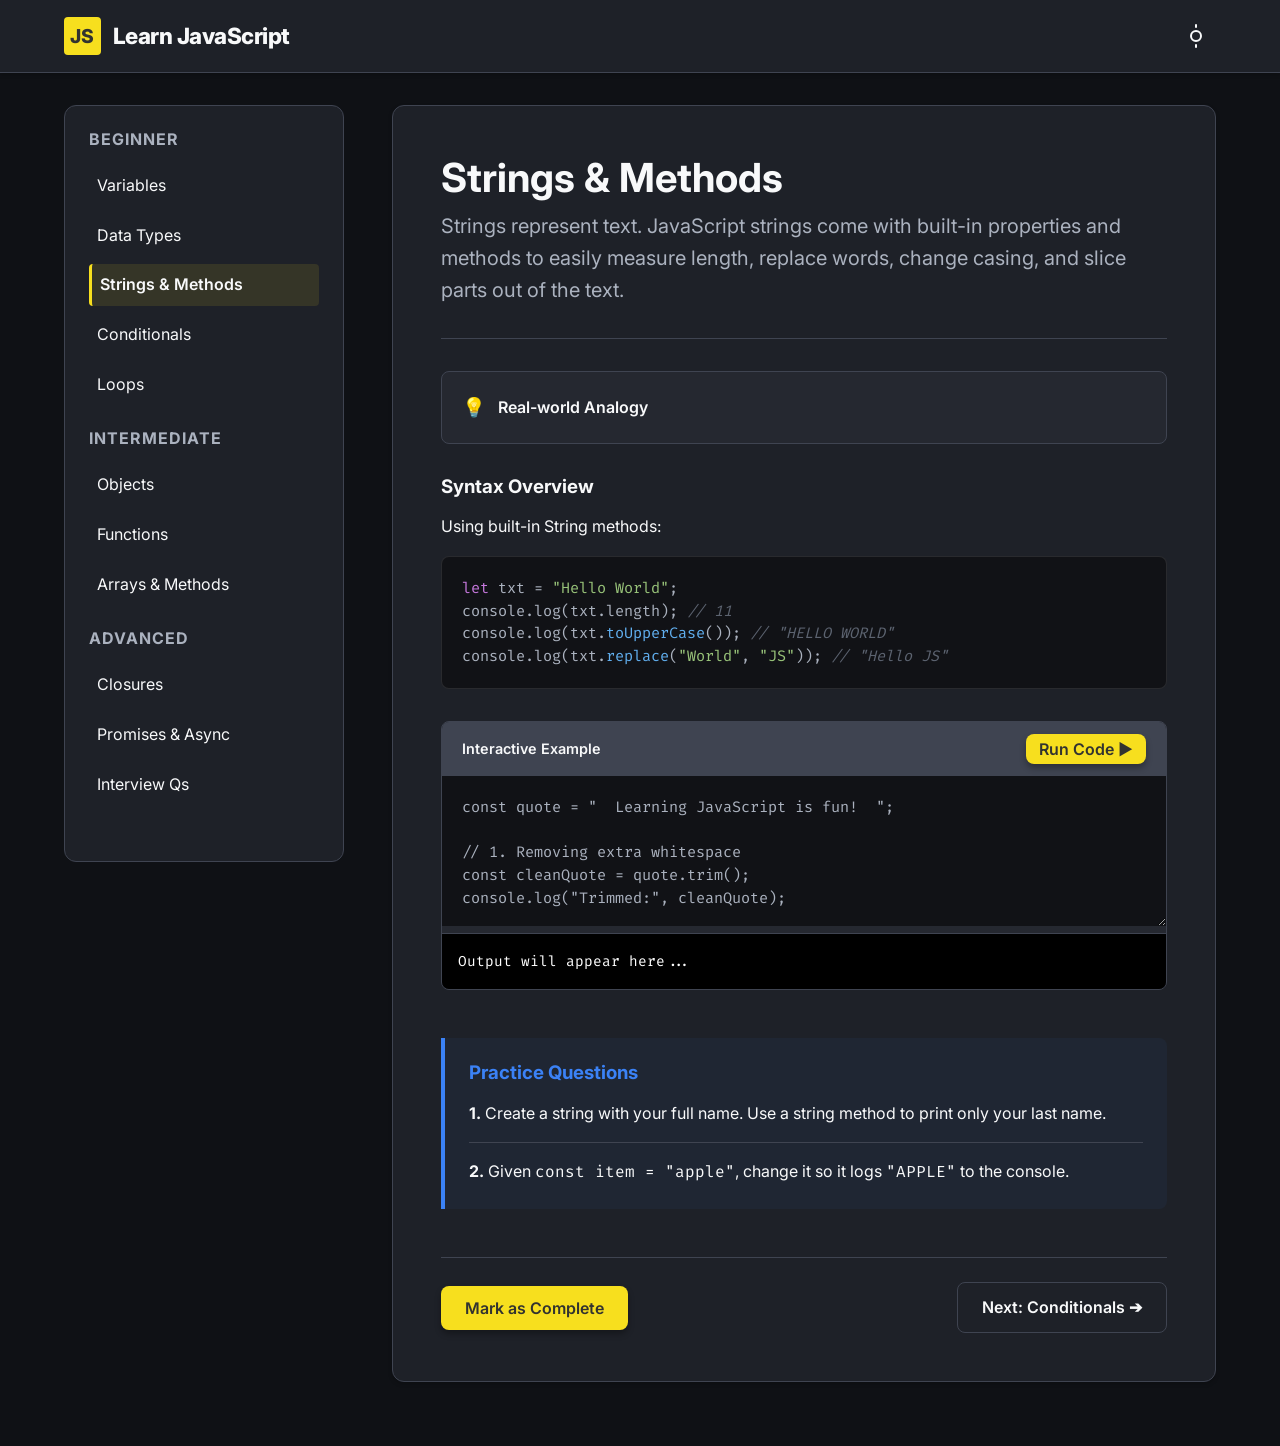
==== pages/beginner/strings.html @ 2e1f6f3f "initial commit" ====
<!DOCTYPE html>
<html lang="en" data-theme="dark">
<head>
  <meta charset="UTF-8">
  <meta name="viewport" content="width=device-width, initial-scale=1.0">
  <title>Strings & Methods | Learn JavaScript</title>
  <link rel="stylesheet" href="../../css/style.css">
  <link href="https://fonts.googleapis.com/css2?family=Inter:wght@300;400;600;800&family=Fira+Code:wght@400;600&display=swap" rel="stylesheet">
</head>
<body data-lesson-id="strings">
  <nav class="navbar">
    <div class="nav-container">
      <div class="brand">
        <span class="js-logo">JS</span>
        <h1><a href="../../index.html" style="color:inherit;text-decoration:none;">Learn JavaScript</a></h1>
      </div>
      <button id="theme-toggle" class="theme-toggle" aria-label="Toggle Theme">
        <svg id="sun-icon" xmlns="http://www.w3.org/2000/svg" width="24" height="24" viewBox="0 0 24 24" fill="none" stroke="currentColor" stroke-width="2" stroke-linecap="round" stroke-linejoin="round" style="display:none;"><circle cx="12" cy="12" r="5"></circle><line x1="12" y1="1" x2="12" y2="3"></line><line x1="12" y1="21" x2="12" y2="23"></line></svg>
        <svg id="moon-icon" xmlns="http://www.w3.org/2000/svg" width="24" height="24" viewBox="0 0 24 24" fill="none" stroke="currentColor" stroke-width="2" stroke-linecap="round" stroke-linejoin="round"><path d="M21 12.79A9 9 0 1 1 11.21 3 7 7 0 0 0 21 12.79z"></path></svg>
      </button>
    </div>
  </nav>

  <main class="container lesson-layout">
    <aside class="sidebar">
      <ul class="sidebar-list">
        <li><h3>Beginner</h3></li>
        <li><a href="../beginner/variables.html">Variables</a></li>
        <li><a href="../beginner/data-types.html">Data Types</a></li>
        <li><a href="../beginner/strings.html" class="active">Strings & Methods</a></li>
        <li><a href="../beginner/conditionals.html">Conditionals</a></li>
        <li><a href="../beginner/loops.html">Loops</a></li>
        <li><h3 style="margin-top:1.5rem">Intermediate</h3></li>
        <li><a href="../intermediate/objects.html">Objects</a></li>
        <li><a href="../intermediate/functions.html">Functions</a></li>
        <li><a href="../intermediate/arrays.html">Arrays & Methods</a></li>
        <li><h3 style="margin-top:1.5rem">Advanced</h3></li>
        <li><a href="../advanced/closures.html">Closures</a></li>
        <li><a href="../advanced/promises.html">Promises & Async</a></li>
        <li><a href="../advanced/interview-questions.html">Interview Qs</a></li>
      </ul>
    </aside>

    <article class="lesson-content">
      <h1 class="lesson-title">Strings & Methods</h1>
      <p class="lesson-definition">Strings represent text. JavaScript strings come with built-in properties and methods to easily measure length, replace words, change casing, and slice parts out of the text.</p>

      <details class="analogy-box">
        <summary>Real-world Analogy</summary>
        <div class="details-content">
          <p>Imagine a String as a bead necklace where each character is a bead. String methods are like tools you use on the necklace: `.length` counts the beads, `.toUpperCase()` paints them all bright, and `.slice()` cuts a specific section out for you.</p>
        </div>
      </details>

      <section class="code-section">
        <h3>Syntax Overview</h3>
        <p>Using built-in String methods:</p>
        <pre><code><span class="token-keyword">let</span> txt = <span class="token-string">"Hello World"</span>;
console.log(txt.length); <span class="token-comment">// 11</span>
console.log(txt.<span class="token-function">toUpperCase</span>()); <span class="token-comment">// "HELLO WORLD"</span>
console.log(txt.<span class="token-function">replace</span>(<span class="token-string">"World"</span>, <span class="token-string">"JS"</span>)); <span class="token-comment">// "Hello JS"</span></code></pre>
      </section>

      <div class="runner-container">
        <div class="runner-header">
          <span>Interactive Example</span>
          <button class="btn btn-primary run-code-btn" style="padding: 0.3rem 0.8rem;">Run Code ▶</button>
        </div>
        <textarea class="runner-code" spellcheck="false">
const quote = "  Learning JavaScript is fun!  ";

// 1. Removing extra whitespace
const cleanQuote = quote.trim();
console.log("Trimmed:", cleanQuote);

// 2. Slicing out a piece 
const language = cleanQuote.slice(9, 19);
console.log("Extracted Word:", language);

// 3. Changing cases
console.log("Loud:", cleanQuote.toUpperCase());
        </textarea>
        <div class="runner-output-box">Output will appear here...</div>
      </div>

      <section class="practice-section">
        <h3>Practice Questions</h3>
        <div class="practice-q">
          <strong>1.</strong> Create a string with your full name. Use a string method to print only your last name.
        </div>
        <div class="practice-q">
          <strong>2.</strong> Given <code>const item = "apple"</code>, change it so it logs <code>"APPLE"</code> to the console.
        </div>
      </section>

      <div class="lesson-footer">
        <button id="mark-complete-btn" class="btn btn-primary">Mark as Complete</button>
        <a href="../beginner/conditionals.html" class="btn btn-outline">Next: Conditionals ➔</a>
      </div>
    </article>
  </main>

  <script src="../../js/script.js"></script>
</body>
</html>
---- css/style.css ----
/* Base Variables & Theme Settings */
:root {
  /* Vanilla Light Theme */
  --bg-main: #f4f6f8;
  --bg-surface: #ffffff;
  --bg-surface-alt: #f1f3f5;
  --text-main: #212529;
  --text-muted: #495057;
  --border-color: #dee2e6;
  
  /* Brand Colors */
  --js-yellow: #f7df1e;
  --js-yellow-hover: #e3cc18;
  --js-dark: #323330;
  
  /* Accents */
  --accent-primary: #3b82f6;
  --accent-hover: #2563eb;
  --accent-success: #10b981;
  --accent-error: #ef4444;
  
  /* Code & Pre */
  --code-bg: #282c34;
  --code-text: #abb2bf;
  
  /* Spacing & Sizes */
  --max-width: 1200px;
  --border-radius: 12px;
  --border-radius-sm: 8px;
  --shadow-sm: 0 2px 4px rgba(0,0,0,0.05);
  --shadow-md: 0 4px 6px rgba(0,0,0,0.1);
  --shadow-lg: 0 10px 15px rgba(0,0,0,0.1);
  --shadow-hover: 0 15px 30px rgba(0,0,0,0.15);
  --transition-speed: 0.3s;
}

[data-theme="dark"] {
  /* Modern Dark Theme */
  --bg-main: #0f1115;
  --bg-surface: #1e2128;
  --bg-surface-alt: #252830;
  --text-main: #f8f9fa;
  --text-muted: #abb2bf;
  --border-color: #3f4451;
  
  --shadow-sm: 0 2px 4px rgba(0,0,0,0.2);
  --shadow-md: 0 4px 6px rgba(0,0,0,0.3);
  --shadow-lg: 0 10px 15px rgba(0,0,0,0.4);
  --shadow-hover: 0 15px 30px rgba(0,0,0,0.5);
  
  --code-bg: #111216;
}

* {
  margin: 0;
  padding: 0;
  box-sizing: border-box;
}

body {
  font-family: 'Inter', sans-serif;
  background-color: var(--bg-main);
  color: var(--text-main);
  line-height: 1.6;
  transition: background-color var(--transition-speed), color var(--transition-speed);
  overflow-x: hidden;
}

/* Typography */
h1, h2, h3, h4, h5, h6 {
  font-weight: 700;
  line-height: 1.2;
  margin-bottom: 0.5em;
  color: var(--text-main);
}
p {
  margin-bottom: 1rem;
}
a {
  color: var(--accent-primary);
  text-decoration: none;
  transition: color var(--transition-speed);
}
a:hover {
  color: var(--accent-hover);
}

.container {
  width: 100%;
  max-width: var(--max-width);
  margin: 0 auto;
  padding: 0 1.5rem;
}

/* Navigation */
.navbar {
  position: sticky;
  top: 0;
  z-index: 100;
  background: var(--bg-surface);
  border-bottom: 1px solid var(--border-color);
  box-shadow: var(--shadow-sm);
  transition: background var(--transition-speed), border var(--transition-speed);
}

.nav-container {
  display: flex;
  justify-content: space-between;
  align-items: center;
  max-width: var(--max-width);
  margin: 0 auto;
  padding: 1rem 1.5rem;
}

.brand {
  display: flex;
  align-items: center;
  gap: 0.75rem;
}

.js-logo {
  background-color: var(--js-yellow);
  color: var(--js-dark);
  font-weight: 800;
  font-size: 1.2rem;
  padding: 0.2rem 0.4rem;
  border-radius: 4px;
}

.brand h1 {
  margin: 0;
  font-size: 1.4rem;
  font-weight: 800;
  letter-spacing: -0.5px;
}

.nav-links {
  display: flex;
  list-style: none;
  gap: 2rem;
}

.nav-links a {
  color: var(--text-muted);
  font-weight: 600;
  font-size: 0.95rem;
}

.nav-links a:hover, .nav-links a.active {
  color: var(--text-main);
}

.theme-toggle {
  background: none;
  border: none;
  cursor: pointer;
  color: var(--text-main);
  display: flex;
  align-items: center;
  justify-content: center;
  padding: 0.5rem;
  border-radius: 50%;
  transition: background var(--transition-speed);
}
.theme-toggle:hover {
  background: var(--bg-surface-alt);
}
.mobile-menu-btn {
  display: none;
  background: none;
  border: none;
  font-size: 1.5rem;
  color: var(--text-main);
  cursor: pointer;
}

/* Hero Section */
.hero {
  position: relative;
  overflow: hidden;
  padding: 6rem 1.5rem;
  text-align: center;
  display: flex;
  justify-content: center;
  align-items: center;
  min-height: 50vh;
}

.hero-content {
  z-index: 2;
  max-width: 800px;
}

.hero-title {
  font-size: clamp(2.5rem, 5vw, 4rem);
  font-weight: 800;
  letter-spacing: -1px;
  margin-bottom: 1rem;
  background: linear-gradient(135deg, var(--js-yellow) 0%, var(--accent-primary) 100%);
  -webkit-background-clip: text;
  -webkit-text-fill-color: transparent;
  color: var(--js-yellow); /* Fallback */
}

.hero-tagline {
  font-size: 1.2rem;
  color: var(--text-muted);
  margin-bottom: 2rem;
  max-width: 600px;
  margin-left: auto;
  margin-right: auto;
}

/* Background Shapes for Hero */
.hero-bg-shapes {
  position: absolute;
  top: 0; left: 0; width: 100%; height: 100%;
  z-index: 1;
  overflow: hidden;
  pointer-events: none;
}
.shape {
  position: absolute;
  filter: blur(80px);
  opacity: 0.5;
  border-radius: 50%;
}
.shape-1 {
  width: 300px; height: 300px;
  background: var(--js-yellow);
  top: -100px; left: -100px;
}
.shape-2 {
  width: 400px; height: 400px;
  background: var(--accent-primary);
  bottom: -200px; right: -100px;
  opacity: 0.3;
}
[data-theme="dark"] .shape { opacity: 0.15; }

/* Buttons */
.btn {
  display: inline-flex;
  align-items: center;
  justify-content: center;
  gap: 0.5rem;
  padding: 0.75rem 1.5rem;
  border-radius: var(--border-radius-sm);
  font-weight: 600;
  cursor: pointer;
  border: none;
  transition: all var(--transition-speed);
  font-family: inherit;
  font-size: 1rem;
}
.btn-primary {
  background-color: var(--js-yellow);
  color: var(--js-dark);
  box-shadow: var(--shadow-md);
}
.btn-primary:hover {
  background-color: var(--js-yellow-hover);
  transform: translateY(-2px);
  box-shadow: var(--shadow-hover);
}
.btn-outline {
  background-color: transparent;
  border: 1px solid var(--border-color);
  color: var(--text-main);
}
.btn-outline:hover {
  background-color: var(--bg-surface-alt);
}

/* Levels Section */
.levels-section {
  padding: 5rem 0;
}
.section-header {
  text-align: center;
  margin-bottom: 3rem;
}

.cards-grid {
  display: grid;
  grid-template-columns: repeat(auto-fit, minmax(320px, 1fr));
  gap: 2rem;
}

.level-card {
  background: var(--bg-surface);
  border: 1px solid var(--border-color);
  border-radius: var(--border-radius);
  padding: 2rem;
  box-shadow: var(--shadow-md);
  transition: transform var(--transition-speed), box-shadow var(--transition-speed);
  display: flex;
  flex-direction: column;
}
.level-card:hover {
  transform: translateY(-8px);
  box-shadow: var(--shadow-hover);
}

.card-header {
  display: flex;
  justify-content: space-between;
  align-items: center;
  margin-bottom: 1rem;
  padding-bottom: 1rem;
  border-bottom: 1px solid var(--border-color);
}
.card-header h3 {
  margin: 0;
  font-size: 1.5rem;
}

.badge {
  font-size: 0.75rem;
  font-weight: 700;
  text-transform: uppercase;
  padding: 0.3rem 0.6rem;
  border-radius: 100px;
  background-color: rgba(16, 185, 129, 0.1);
  color: var(--accent-success);
}
.badge.intermediate {
  background-color: rgba(59, 130, 246, 0.1);
  color: var(--accent-primary);
}
.badge.advanced {
  background-color: rgba(239, 68, 68, 0.1);
  color: var(--accent-error);
}

.topic-list {
  list-style: none;
  margin-top: 1.5rem;
  flex-grow: 1;
}
.topic-list li {
  margin-bottom: 0.75rem;
}
.topic-list a {
  display: flex;
  align-items: center;
  padding: 0.75rem 1rem;
  background-color: var(--bg-surface-alt);
  border-radius: var(--border-radius-sm);
  color: var(--text-main);
  font-weight: 500;
  transition: all var(--transition-speed);
}
.topic-list a::before {
  content: "→";
  margin-right: 0.75rem;
  color: var(--accent-primary);
  opacity: 0;
  transform: translateX(-10px);
  transition: all var(--transition-speed);
}
.topic-list a:hover {
  background-color: var(--border-color);
  padding-left: 1.5rem;
}
.topic-list a:hover::before {
  opacity: 1;
  transform: translateX(0);
}

/* Lesson Pages Layout */
.lesson-layout {
  display: grid;
  grid-template-columns: 280px 1fr;
  gap: 3rem;
  margin-top: 2rem;
  margin-bottom: 4rem;
  align-items: start;
}

.sidebar {
  background: var(--bg-surface);
  border: 1px solid var(--border-color);
  border-radius: var(--border-radius);
  padding: 1.5rem;
  position: sticky;
  top: 90px;
  max-height: calc(100vh - 120px);
  overflow-y: auto;
}
.sidebar h3 { font-size: 1rem; margin-bottom: 1rem; color: var(--text-muted); text-transform: uppercase; letter-spacing: 1px; }
.sidebar-list { list-style: none; margin-bottom: 2rem; }
.sidebar-list li { margin-bottom: 0.5rem; }
.sidebar-list a {
  display: block;
  padding: 0.5rem;
  border-radius: 4px;
  color: var(--text-main);
}
.sidebar-list a:hover { background: var(--bg-surface-alt); }
.sidebar-list a.active {
  background: rgba(247, 223, 30, 0.1);
  color: var(--text-main);
  border-left: 3px solid var(--js-yellow);
  font-weight: 600;
}
.sidebar-list li.completed a {
  position: relative;
}
.sidebar-list li.completed a::after {
  content: '✓';
  position: absolute;
  right: 10px;
  color: var(--accent-success);
}

.lesson-content {
  background: var(--bg-surface);
  border: 1px solid var(--border-color);
  border-radius: var(--border-radius);
  padding: 3rem;
  box-shadow: var(--shadow-sm);
}

.lesson-title {
  font-size: 2.5rem;
  margin-bottom: 0.5rem;
}
.lesson-definition {
  font-size: 1.25rem;
  color: var(--text-muted);
  margin-bottom: 2rem;
  padding-bottom: 2rem;
  border-bottom: 1px solid var(--border-color);
}

/* Detailed Explanation & Analogy (Accordion) */
details.analogy-box {
  background: var(--bg-surface-alt);
  border: 1px solid var(--border-color);
  border-radius: var(--border-radius-sm);
  margin-bottom: 2rem;
  overflow: hidden;
}
details.analogy-box summary {
  padding: 1.25rem;
  font-weight: 600;
  cursor: pointer;
  user-select: none;
  display: flex;
  align-items: center;
  transition: background var(--transition-speed);
}
details.analogy-box summary:hover {
  background: var(--border-color);
}
details.analogy-box summary::before {
  content: "💡";
  margin-right: 0.75rem;
  font-size: 1.2rem;
}
.details-content {
  padding: 1.25rem;
  border-top: 1px solid var(--border-color);
}

/* Code & Editor Syntax */
.code-section {
  margin-bottom: 2rem;
}
.code-section h3 { margin-bottom: 1rem; }

pre {
  background-color: var(--code-bg);
  color: var(--code-text);
  padding: 1.25rem;
  border-radius: var(--border-radius-sm);
  overflow-x: auto;
  font-family: 'Fira Code', monospace;
  font-size: 0.95rem;
  line-height: 1.5;
  border: 1px solid rgba(255,255,255,0.1);
}
code { font-family: 'Fira Code', monospace; }

/* Interactive Runner */
.runner-container {
  background: var(--bg-surface-alt);
  border: 1px solid var(--border-color);
  border-radius: var(--border-radius-sm);
  overflow: hidden;
  margin-bottom: 3rem;
}
.runner-header {
  display: flex;
  justify-content: space-between;
  align-items: center;
  padding: 0.75rem 1.25rem;
  background: var(--border-color);
  font-weight: 600;
  font-size: 0.9rem;
}
.runner-code {
  width: 100%;
  border: none;
  background: var(--code-bg);
  color: var(--code-text);
  padding: 1.25rem;
  font-family: 'Fira Code', monospace;
  font-size: 0.95rem;
  line-height: 1.5;
  resize: vertical;
  min-height: 150px;
  outline: none;
}
.runner-footer {
  display: flex;
  justify-content: flex-end;
  padding: 0.75rem;
  background: var(--bg-surface-alt);
  border-top: 1px solid var(--border-color);
}
.runner-output-box {
  border-top: 1px solid var(--border-color);
  background: #000;
  color: #fff;
  padding: 1rem;
  font-family: 'Fira Code', monospace;
  font-size: 0.9rem;
  min-height: 50px;
  white-space: pre-wrap;
}

/* Practice Questions */
.practice-section {
  background: rgba(59, 130, 246, 0.05);
  border-left: 4px solid var(--accent-primary);
  padding: 1.5rem;
  border-radius: 0 var(--border-radius-sm) var(--border-radius-sm) 0;
  margin-bottom: 3rem;
}
.practice-section h3 {
  display: flex;
  align-items: center;
  gap: 0.5rem;
  color: var(--accent-primary);
}
.practice-q {
  margin-top: 1rem;
  padding-bottom: 1rem;
  border-bottom: 1px solid var(--border-color);
}
.practice-q:last-child {
  border-bottom: none;
  padding-bottom: 0;
}

/* Footer Section */
.lesson-footer {
  display: flex;
  justify-content: space-between;
  align-items: center;
  margin-top: 3rem;
  padding-top: 1.5rem;
  border-top: 1px solid var(--border-color);
}

/* Footer Global */
.footer {
  background: var(--bg-surface);
  border-top: 1px solid var(--border-color);
  padding: 2rem 0;
  text-align: center;
  color: var(--text-muted);
}
.footer-content {
  display: flex;
  justify-content: space-between;
  align-items: center;
}
.footer-links a {
  margin-left: 1rem;
  color: var(--text-muted);
}
.footer-links a:hover {
  color: var(--text-main);
}

/* Utility for Syntax Highlighting Simulator (Vanilla CSS rules on specific classes) */
.token-keyword { color: #c678dd; }
.token-function { color: #61afef; }
.token-string { color: #98c379; }
.token-number { color: #d19a66; }
.token-comment { color: #5c6370; font-style: italic; }
.token-operator { color: #56b6c2; }
.token-variable { color: #e06c75; }

/* Responsive */
@media (max-width: 900px) {
  .lesson-layout {
    grid-template-columns: 1fr;
  }
  .sidebar {
    position: static;
    max-height: none;
    margin-bottom: 2rem;
  }
}
@media (max-width: 768px) {
  .nav-links { display: none; }
  .mobile-menu-btn { display: block; }
  .hero-tagline { font-size: 1rem; }
  .footer-content { flex-direction: column; gap: 1rem; }
  .lesson-content { padding: 1.5rem; }
}
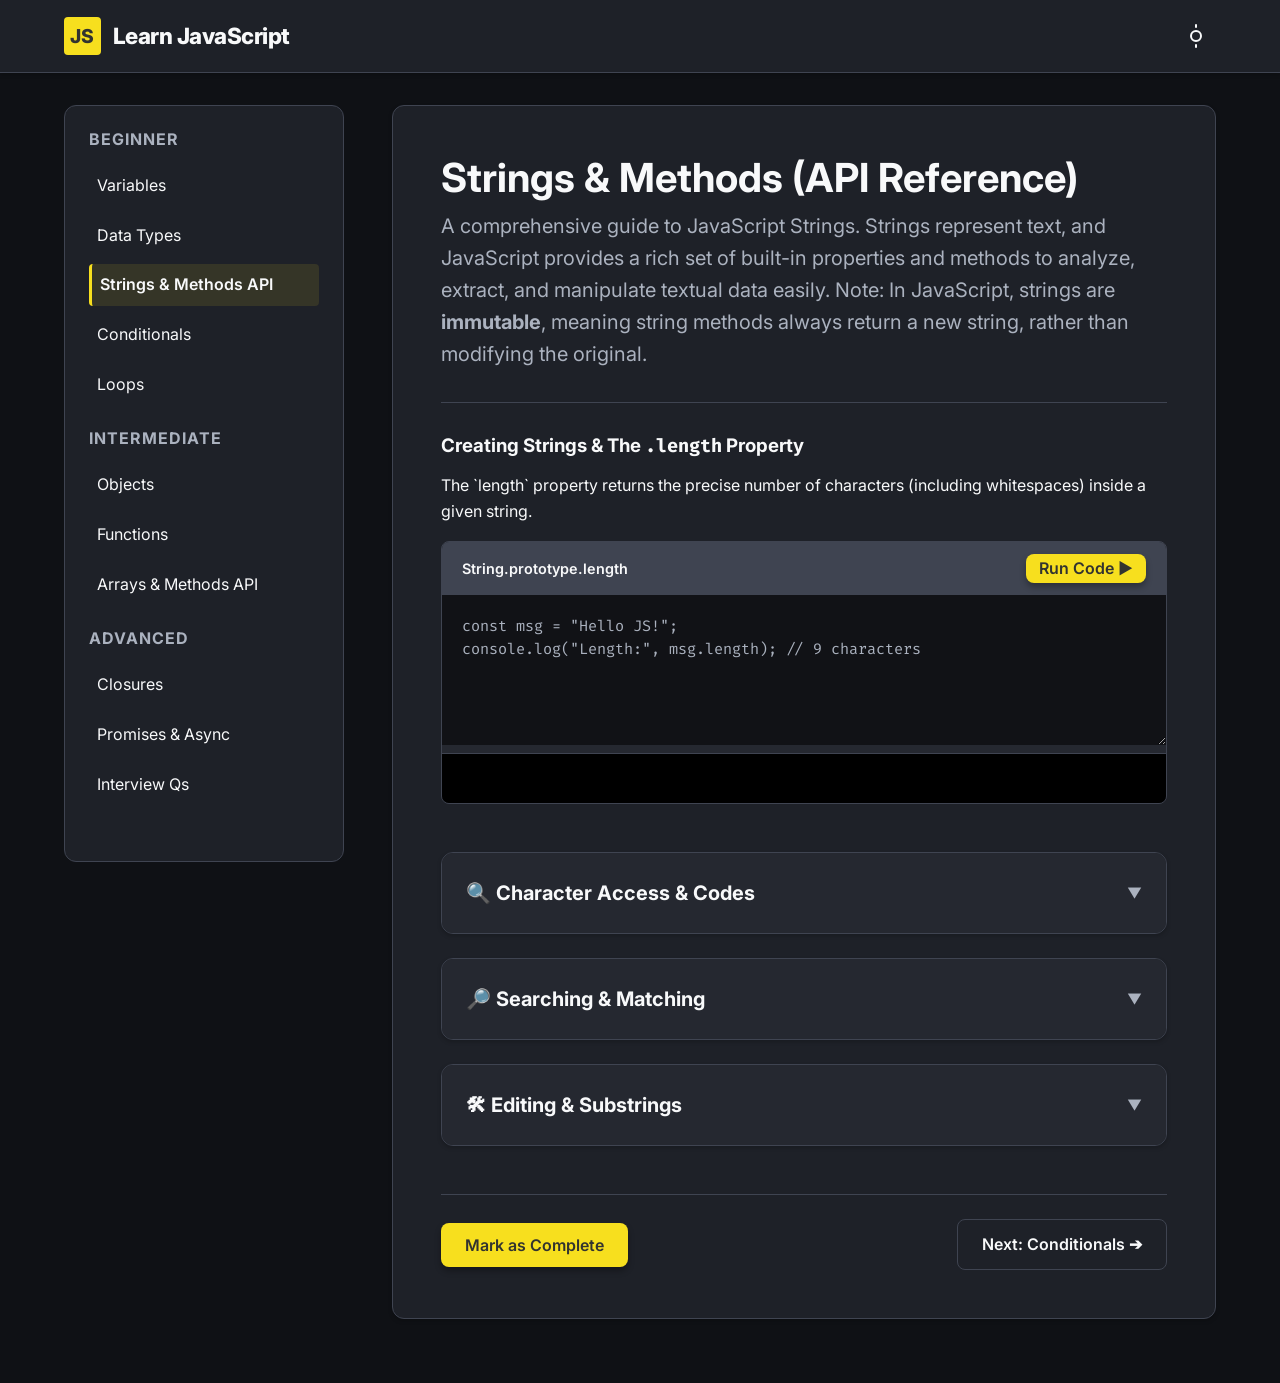
==== commit 018e5a21: "added new methods" ====
--- a/pages/beginner/strings.html
+++ b/pages/beginner/strings.html
@@ -3,7 +3,7 @@
 <head>
   <meta charset="UTF-8">
   <meta name="viewport" content="width=device-width, initial-scale=1.0">
-  <title>Strings & Methods | Learn JavaScript</title>
+  <title>Strings & Methods API | Learn JavaScript</title>
   <link rel="stylesheet" href="../../css/style.css">
   <link href="https://fonts.googleapis.com/css2?family=Inter:wght@300;400;600;800&family=Fira+Code:wght@400;600&display=swap" rel="stylesheet">
 </head>
@@ -27,13 +27,13 @@
         <li><h3>Beginner</h3></li>
         <li><a href="../beginner/variables.html">Variables</a></li>
         <li><a href="../beginner/data-types.html">Data Types</a></li>
-        <li><a href="../beginner/strings.html" class="active">Strings & Methods</a></li>
+        <li><a href="../beginner/strings.html" class="active">Strings & Methods API</a></li>
         <li><a href="../beginner/conditionals.html">Conditionals</a></li>
         <li><a href="../beginner/loops.html">Loops</a></li>
         <li><h3 style="margin-top:1.5rem">Intermediate</h3></li>
         <li><a href="../intermediate/objects.html">Objects</a></li>
         <li><a href="../intermediate/functions.html">Functions</a></li>
-        <li><a href="../intermediate/arrays.html">Arrays & Methods</a></li>
+        <li><a href="../intermediate/arrays.html">Arrays & Methods API</a></li>
         <li><h3 style="margin-top:1.5rem">Advanced</h3></li>
         <li><a href="../advanced/closures.html">Closures</a></li>
         <li><a href="../advanced/promises.html">Promises & Async</a></li>
@@ -41,57 +41,234 @@
       </ul>
     </aside>
 
-    <article class="lesson-content">
-      <h1 class="lesson-title">Strings & Methods</h1>
-      <p class="lesson-definition">Strings represent text. JavaScript strings come with built-in properties and methods to easily measure length, replace words, change casing, and slice parts out of the text.</p>
-
-      <details class="analogy-box">
-        <summary>Real-world Analogy</summary>
-        <div class="details-content">
-          <p>Imagine a String as a bead necklace where each character is a bead. String methods are like tools you use on the necklace: `.length` counts the beads, `.toUpperCase()` paints them all bright, and `.slice()` cuts a specific section out for you.</p>
-        </div>
-      </details>
+    <article class="lesson-content" style="max-width: 100%;">
+      <h1 class="lesson-title">Strings & Methods (API Reference)</h1>
+      <p class="lesson-definition">A comprehensive guide to JavaScript Strings. Strings represent text, and JavaScript provides a rich set of built-in properties and methods to analyze, extract, and manipulate textual data easily. Note: In JavaScript, strings are <b>immutable</b>, meaning string methods always return a new string, rather than modifying the original.</p>
 
       <section class="code-section">
-        <h3>Syntax Overview</h3>
-        <p>Using built-in String methods:</p>
-        <pre><code><span class="token-keyword">let</span> txt = <span class="token-string">"Hello World"</span>;
-console.log(txt.length); <span class="token-comment">// 11</span>
-console.log(txt.<span class="token-function">toUpperCase</span>()); <span class="token-comment">// "HELLO WORLD"</span>
-console.log(txt.<span class="token-function">replace</span>(<span class="token-string">"World"</span>, <span class="token-string">"JS"</span>)); <span class="token-comment">// "Hello JS"</span></code></pre>
-      </section>
-
-      <div class="runner-container">
-        <div class="runner-header">
-          <span>Interactive Example</span>
-          <button class="btn btn-primary run-code-btn" style="padding: 0.3rem 0.8rem;">Run Code ▶</button>
-        </div>
-        <textarea class="runner-code" spellcheck="false">
-const quote = "  Learning JavaScript is fun!  ";
-
-// 1. Removing extra whitespace
-const cleanQuote = quote.trim();
-console.log("Trimmed:", cleanQuote);
-
-// 2. Slicing out a piece 
-const language = cleanQuote.slice(9, 19);
-console.log("Extracted Word:", language);
-
-// 3. Changing cases
-console.log("Loud:", cleanQuote.toUpperCase());
-        </textarea>
-        <div class="runner-output-box">Output will appear here...</div>
-      </div>
-
-      <section class="practice-section">
-        <h3>Practice Questions</h3>
-        <div class="practice-q">
-          <strong>1.</strong> Create a string with your full name. Use a string method to print only your last name.
-        </div>
-        <div class="practice-q">
-          <strong>2.</strong> Given <code>const item = "apple"</code>, change it so it logs <code>"APPLE"</code> to the console.
+        <h3>Creating Strings & The <code>.length</code> Property</h3>
+        <p>The `length` property returns the precise number of characters (including whitespaces) inside a given string.</p>
+        <div class="runner-container">
+          <div class="runner-header"><span>String.prototype.length</span><button class="btn btn-primary run-code-btn" style="padding: 0.3rem 0.8rem;">Run Code ▶</button></div>
+          <textarea class="runner-code" spellcheck="false">
+const msg = "Hello JS!";
+console.log("Length:", msg.length); // 9 characters
+          </textarea>
+          <div class="runner-output-box"></div>
         </div>
       </section>
+
+      <div class="methods-grid">
+        <!-- CATEGORY: CHARACTER ACCESS -->
+        <details class="method-accordion">
+          <summary>🔍 Character Access & Codes</summary>
+          
+          <div class="method-card">
+            <div class="method-signature"><h3>String.prototype.charAt() / at()</h3></div>
+            <div class="method-meta"><span class="meta-tag returns">Returns: String</span></div>
+            <p class="method-desc">Returns the character precisely at the specified index. The newer `.at()` method allows negative integers to count backward from the end.</p>
+            <div class="method-details">
+              <h4>Syntax</h4>
+              <ul><li><code>str.charAt(index)</code></li><li><code>str.at(index)</code> (Supports negative indices)</li></ul>
+            </div>
+            <div class="runner-container">
+              <div class="runner-header"><button class="btn btn-primary run-code-btn">Run Code ▶</button></div>
+              <textarea class="runner-code" spellcheck="false">
+const word = "JavaScript";
+console.log("charAt(4):", word.charAt(4)); // "S"
+console.log("at(-1):", word.at(-1)); // "t" (last character)
+              </textarea>
+              <div class="runner-output-box"></div>
+            </div>
+          </div>
+
+          <div class="method-card">
+            <div class="method-signature"><h3>String.prototype.charCodeAt() / codePointAt()</h3></div>
+            <div class="method-meta"><span class="meta-tag returns">Returns: Integer</span></div>
+            <p class="method-desc">Returns the UTF-16 code (an integer from 0 to 65535) or full Unicode code point representing the character at the specified index.</p>
+            <div class="runner-container">
+              <div class="runner-header"><button class="btn btn-primary run-code-btn">Run Code ▶</button></div>
+              <textarea class="runner-code" spellcheck="false">
+const symbol = "😊";
+console.log("Code point:", symbol.codePointAt(0)); // 128522
+              </textarea>
+              <div class="runner-output-box"></div>
+            </div>
+          </div>
+        </details>
+
+        <!-- CATEGORY: SEARCHING & MATCHING -->
+        <details class="method-accordion">
+          <summary>🔎 Searching & Matching</summary>
+          
+          <div class="method-card">
+            <div class="method-signature"><h3>String.prototype.indexOf() / lastIndexOf()</h3></div>
+            <div class="method-meta"><span class="meta-tag returns">Returns: Integer (Index)</span></div>
+            <p class="method-desc">Returns the index of the first (or last) occurrence of a substring. Returns <code>-1</code> if not found.</p>
+            <div class="method-details">
+              <h4>Syntax</h4>
+              <ul><li><code>str.indexOf(searchString, position?)</code></li></ul>
+            </div>
+            <div class="runner-container">
+              <div class="runner-header"><button class="btn btn-primary run-code-btn">Run Code ▶</button></div>
+              <textarea class="runner-code" spellcheck="false">
+const sentence = "The quick brown fox jumps over the lazy fox.";
+console.log("First 'fox':", sentence.indexOf("fox")); // 16
+console.log("Next 'fox':", sentence.indexOf("fox", 17)); // 40
+              </textarea>
+              <div class="runner-output-box"></div>
+            </div>
+          </div>
+
+          <div class="method-card">
+            <div class="method-signature"><h3>String.prototype.includes() / startsWith() / endsWith()</h3></div>
+            <div class="method-meta"><span class="meta-tag returns">Returns: Boolean</span></div>
+            <p class="method-desc">Convenience methods to quickly check if a string contains, starts with, or ends with a specific substring. Highly useful for conditionals.</p>
+            <div class="runner-container">
+              <div class="runner-header"><button class="btn btn-primary run-code-btn">Run Code ▶</button></div>
+              <textarea class="runner-code" spellcheck="false">
+const url = "https://developer.mozilla.org";
+console.log("Is secure?", url.startsWith("https")); // true
+console.log("Is org?", url.endsWith(".org")); // true
+console.log("Contains mozilla?", url.includes("mozilla")); // true
+              </textarea>
+              <div class="runner-output-box"></div>
+            </div>
+          </div>
+
+          <div class="method-card">
+            <div class="method-signature"><h3>String.prototype.match() / matchAll()</h3></div>
+            <div class="method-meta"><span class="meta-tag returns">Returns: Array / Iterator</span></div>
+            <p class="method-desc">Retrieves the results of matching a string against a Regular Expression. <code>matchAll</code> is ideal for globally matching multiple capture groups.</p>
+            <div class="runner-container">
+              <div class="runner-header"><button class="btn btn-primary run-code-btn">Run Code ▶</button></div>
+              <textarea class="runner-code" spellcheck="false">
+const text = "Contact me at bob@email.com or alice@email.com";
+const regex = /[a-z]+@[a-z]+\.[a-z]+/g;
+console.log(text.match(regex)); // Array of emails
+              </textarea>
+              <div class="runner-output-box"></div>
+            </div>
+          </div>
+
+          <div class="method-card">
+            <div class="method-signature"><h3>String.prototype.search()</h3></div>
+            <div class="method-meta"><span class="meta-tag returns">Returns: Integer (Index)</span></div>
+            <p class="method-desc">Executes a search for a match between a regular expression and this String. Returns the index of the first match, or `-1`.</p>
+          </div>
+        </details>
+
+        <!-- CATEGORY: EDITING & TRANSFORMING -->
+        <details class="method-accordion">
+          <summary>🛠 Editing & Substrings</summary>
+          
+          <div class="method-card">
+            <div class="method-signature"><h3>String.prototype.slice() / substring()</h3></div>
+            <div class="method-meta"><span class="meta-tag returns">Returns: New String</span></div>
+            <p class="method-desc">Extracts a section of a string and returns it as a new string, without modifying the original. <code>slice()</code> supports negative indices to extract from the end!</p>
+            <div class="method-details">
+              <h4>Syntax</h4>
+              <ul><li><code>str.slice(indexStart, indexEnd?)</code></li></ul>
+            </div>
+            <div class="runner-container">
+              <div class="runner-header"><button class="btn btn-primary run-code-btn">Run Code ▶</button></div>
+              <textarea class="runner-code" spellcheck="false">
+const str = "The morning is upon us.";
+console.log("slice(4, 11):", str.slice(4, 11)); // "morning"
+console.log("slice(-3):", str.slice(-3)); // "us."
+              </textarea>
+              <div class="runner-output-box"></div>
+            </div>
+          </div>
+
+          <div class="method-card">
+            <div class="method-signature"><h3>String.prototype.replace() / replaceAll()</h3></div>
+            <div class="method-meta"><span class="meta-tag returns">Returns: New String</span></div>
+            <p class="method-desc">Replaces a pattern (string or RegExp) in the string with a replacement string.</p>
+            <div class="runner-container">
+              <div class="runner-header"><button class="btn btn-primary run-code-btn">Run Code ▶</button></div>
+              <textarea class="runner-code" spellcheck="false">
+const text = "Apples are round, and apples are juicy.";
+console.log(text.replace("Apples", "Oranges"));
+console.log(text.replaceAll(/apples/gi, "Oranges"));
+              </textarea>
+              <div class="runner-output-box"></div>
+            </div>
+          </div>
+
+          <div class="method-card">
+            <div class="method-signature"><h3>String.prototype.toLowerCase() / toUpperCase()</h3></div>
+            <div class="method-meta"><span class="meta-tag returns">Returns: New String</span></div>
+            <p class="method-desc">Returns the calling string value converted to lower or upper case. Crucial for case-insensitive string comparisons.</p>
+            <div class="runner-container">
+              <div class="runner-header"><button class="btn btn-primary run-code-btn">Run Code ▶</button></div>
+              <textarea class="runner-code" spellcheck="false">
+const loud = "HELLO";
+console.log(loud.toLowerCase() === "hello"); // true
+              </textarea>
+              <div class="runner-output-box"></div>
+            </div>
+          </div>
+
+          <div class="method-card">
+            <div class="method-signature"><h3>String.prototype.trim() / trimStart() / trimEnd()</h3></div>
+            <div class="method-meta"><span class="meta-tag returns">Returns: New String</span></div>
+            <p class="method-desc">Removes whitespace from both ends, or just the start/end of a string. Excellent for cleaning up form inputs.</p>
+            <div class="runner-container">
+              <div class="runner-header"><button class="btn btn-primary run-code-btn">Run Code ▶</button></div>
+              <textarea class="runner-code" spellcheck="false">
+const input = "   user@email.com   ";
+console.log("Cleaned:", input.trim()); // "user@email.com"
+              </textarea>
+              <div class="runner-output-box"></div>
+            </div>
+          </div>
+
+          <div class="method-card">
+            <div class="method-signature"><h3>String.prototype.padStart() / padEnd()</h3></div>
+            <div class="method-meta"><span class="meta-tag returns">Returns: New String</span></div>
+            <p class="method-desc">Pads the current string with another string until the resulting string reaches the given length.</p>
+            <div class="runner-container">
+              <div class="runner-header"><button class="btn btn-primary run-code-btn">Run Code ▶</button></div>
+              <textarea class="runner-code" spellcheck="false">
+const cardNumber = "4444";
+// Useful for masking!
+console.log(cardNumber.padStart(16, "*")); // "************4444"
+              </textarea>
+              <div class="runner-output-box"></div>
+            </div>
+          </div>
+          
+          <div class="method-card">
+            <div class="method-signature"><h3>String.prototype.split()</h3></div>
+            <div class="method-meta"><span class="meta-tag returns">Returns: Array of Strings</span></div>
+            <p class="method-desc">Divides a String into an ordered list of substrings by splitting on a pattern, puts them into an Array, and returns the Array. The bridge between Strings and Arrays!</p>
+            <div class="runner-container">
+              <div class="runner-header"><button class="btn btn-primary run-code-btn">Run Code ▶</button></div>
+              <textarea class="runner-code" spellcheck="false">
+const words = "apple,banana,cherry";
+const arr = words.split(",");
+console.log("Array:", arr); 
+              </textarea>
+              <div class="runner-output-box"></div>
+            </div>
+          </div>
+
+          <div class="method-card">
+            <div class="method-signature"><h3>String.prototype.concat() / repeat()</h3></div>
+            <div class="method-meta"><span class="meta-tag returns">Returns: New String</span></div>
+            <p class="method-desc"><code>concat()</code> combines string instances (though <code>+</code> or template literals are more common). <code>repeat()</code> constructs a new string containing a specified number of copies of the string.</p>
+            <div class="runner-container">
+              <div class="runner-header"><button class="btn btn-primary run-code-btn">Run Code ▶</button></div>
+              <textarea class="runner-code" spellcheck="false">
+console.log("Ha".repeat(3)); // "HaHaHa"
+              </textarea>
+              <div class="runner-output-box"></div>
+            </div>
+          </div>
+
+        </details>
+      </div>
 
       <div class="lesson-footer">
         <button id="mark-complete-btn" class="btn btn-primary">Mark as Complete</button>
--- a/css/style.css
+++ b/css/style.css
@@ -595,6 +595,121 @@
 .token-operator { color: #56b6c2; }
 .token-variable { color: #e06c75; }
 
+/* Method Reference API (Detailed Documentation) */
+.methods-grid {
+  display: flex;
+  flex-direction: column;
+  gap: 1.5rem;
+  margin-top: 2rem;
+}
+
+details.method-accordion {
+  background: var(--bg-surface);
+  border: 1px solid var(--border-color);
+  border-radius: var(--border-radius);
+  overflow: hidden;
+  box-shadow: var(--shadow-sm);
+  transition: box-shadow var(--transition-speed);
+}
+
+details.method-accordion[open] {
+  box-shadow: var(--shadow-md);
+  border-left: 4px solid var(--accent-primary);
+}
+
+details.method-accordion > summary {
+  padding: 1.5rem;
+  font-size: 1.25rem;
+  font-weight: 700;
+  cursor: pointer;
+  user-select: none;
+  display: flex;
+  align-items: center;
+  justify-content: space-between;
+  list-style: none; /* Hide default triangle */
+  background: var(--bg-surface-alt);
+  transition: background var(--transition-speed);
+}
+details.method-accordion > summary::after {
+  content: "▼";
+  font-size: 0.9rem;
+  color: var(--text-muted);
+  transition: transform 0.3s ease;
+}
+details.method-accordion[open] > summary::after {
+  transform: rotate(180deg);
+}
+
+details.method-accordion > summary::-webkit-details-marker {
+  display: none;
+}
+details.method-accordion > summary:hover {
+  background: var(--border-color);
+}
+
+.method-card {
+  padding: 2rem 1.5rem;
+  border-top: 1px solid var(--border-color);
+  display: flex;
+  flex-direction: column;
+  gap: 1.5rem;
+}
+
+.method-signature h3 {
+  font-family: 'Fira Code', monospace;
+  font-size: 1.3rem;
+  color: var(--accent-primary);
+  margin-bottom: 0.5rem;
+}
+
+.method-meta {
+  display: flex;
+  gap: 1rem;
+  margin-bottom: 1rem;
+}
+
+.meta-tag {
+  font-size: 0.8rem;
+  padding: 0.2rem 0.6rem;
+  border-radius: 4px;
+  background: rgba(171, 178, 191, 0.1);
+  color: var(--text-muted);
+  font-family: 'Fira Code', monospace;
+}
+
+.meta-tag.mutates {
+  background: rgba(239, 68, 68, 0.1);
+  color: var(--accent-error);
+}
+
+.meta-tag.returns {
+  background: rgba(16, 185, 129, 0.1);
+  color: var(--accent-success);
+}
+
+.method-details h4 {
+  font-size: 1.1rem;
+  color: var(--text-main);
+  margin-bottom: 0.5rem;
+  margin-top: 1.5rem;
+  border-bottom: 1px solid var(--border-color);
+  padding-bottom: 0.3rem;
+}
+
+.method-details ul {
+  padding-left: 1.5rem;
+  color: var(--text-muted);
+}
+.method-details li {
+  margin-bottom: 0.5rem;
+}
+
+.method-desc {
+  font-size: 1.05rem;
+  color: var(--text-main);
+  line-height: 1.6;
+}
+
 /* Responsive */
 @media (max-width: 900px) {
   .lesson-layout {
@@ -612,4 +727,5 @@
   .hero-tagline { font-size: 1rem; }
   .footer-content { flex-direction: column; gap: 1rem; }
   .lesson-content { padding: 1.5rem; }
-}
+  .method-card { padding: 1.5rem 1rem; }
+}
